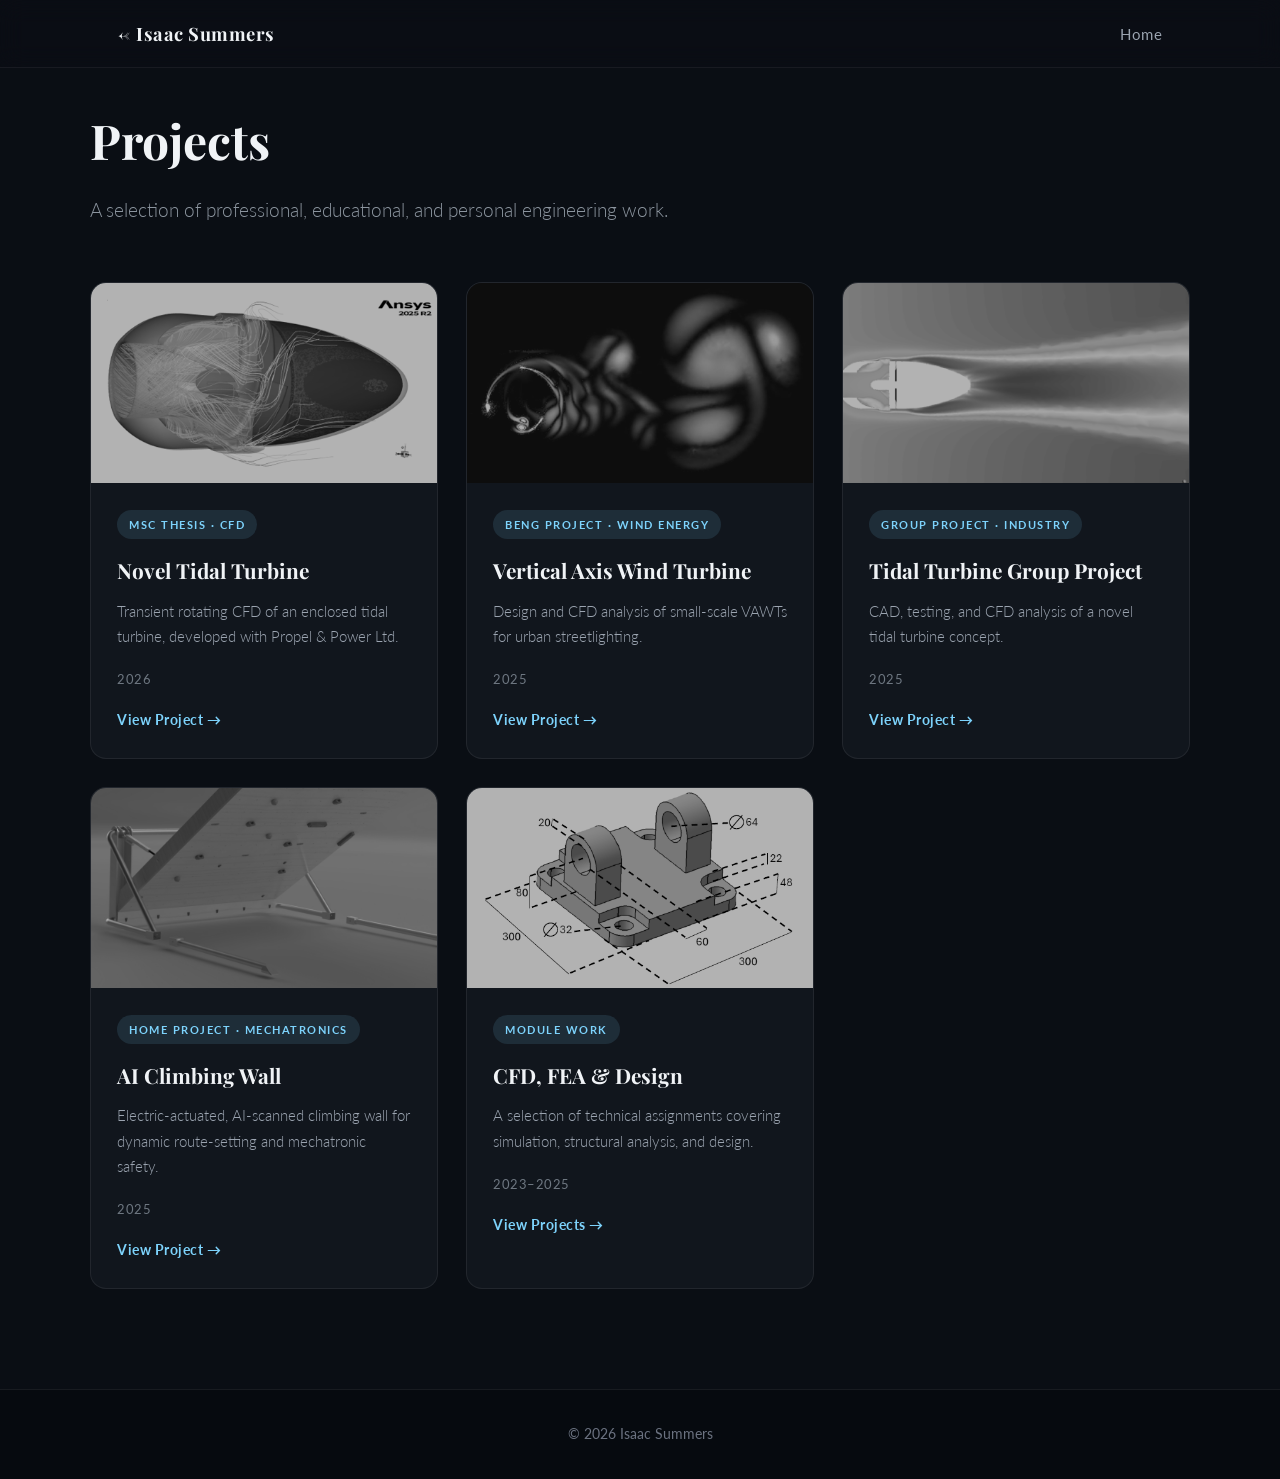
==== projects.html @ c851370e "portfolio com1" ====
<!DOCTYPE html>
<html lang="en">
<head>
<meta charset="UTF-8">
<meta name="viewport" content="width=device-width, initial-scale=1.0">
<title>Projects | Isaac Summers</title>
<link rel="preconnect" href="https://fonts.googleapis.com">
<link href="https://fonts.googleapis.com/css2?family=Lato:wght@300;400;700;900&family=Playfair+Display:wght@700;900&display=swap" rel="stylesheet">
<link rel="stylesheet" href="styles.css">
</head>
<body>
<nav>
  <div class="nav-inner">
    <a href="index.html" class="logo">← Isaac Summers</a>
    <div class="nav-links"><a href="index.html">Home</a></div>
  </div>
</nav>

<section class="section">
  <div class="container">
    <h1 class="page-title">Projects</h1>
    <p class="page-sub">A selection of professional, educational, and personal engineering work.</p>
    <div class="project-grid">

      <a href="projects/INDI Thesis MSc/tidal.html" class="card">
        <div class="card-img" style="background-image:url('assets/tidal.png')"></div>
        <div class="card-body">
          <div class="card-tag">MSc Thesis · CFD</div>
          <h3>Novel Tidal Turbine</h3>
          <p>Transient rotating CFD of an enclosed tidal turbine, developed with Propel & Power Ltd.</p>
          <div class="card-date">2026</div>
          <span class="card-link">View Project →</span>
        </div>
      </a>

      <a href="projects/vawt/vawt.html" class="card">
        <div class="card-img" style="background-image:url('assets/vawt.png')"></div>
        <div class="card-body">
          <div class="card-tag">BEng Project · Wind Energy</div>
          <h3>Vertical Axis Wind Turbine</h3>
          <p>Design and CFD analysis of small-scale VAWTs for urban streetlighting.</p>
          <div class="card-date">2025</div>
          <span class="card-link">View Project →</span>
        </div>
      </a>

      <a href="projects/group/group.html" class="card">
        <div class="card-img" style="background-image:url('assets/group.png')"></div>
        <div class="card-body">
          <div class="card-tag">Group Project · Industry</div>
          <h3>Tidal Turbine Group Project</h3>
          <p>CAD, testing, and CFD analysis of a novel tidal turbine concept.</p>
          <div class="card-date">2025</div>
          <span class="card-link">View Project →</span>
        </div>
      </a>

      <a href="projects/bitboard/bitboard.html" class="card">
        <div class="card-img" style="background-image:url('assets/CAD1.jpg')"></div>
        <div class="card-body">
          <div class="card-tag">Home Project · Mechatronics</div>
          <h3>AI Climbing Wall</h3>
          <p>Electric-actuated, AI-scanned climbing wall for dynamic route-setting and mechatronic safety.</p>
          <div class="card-date">2025</div>
          <span class="card-link">View Project →</span>
        </div>
      </a>

      <a href="projects/modules/modules.html" class="card">
        <div class="card-img" style="background-image:url('assets/modules.png')"></div>
        <div class="card-body">
          <div class="card-tag">Module Work</div>
          <h3>CFD, FEA & Design</h3>
          <p>A selection of technical assignments covering simulation, structural analysis, and design.</p>
          <div class="card-date">2023–2025</div>
          <span class="card-link">View Projects →</span>
        </div>
      </a>

    </div>
  </div>
</section>

<footer><p>© 2026 Isaac Summers</p></footer>
</body>
</html>
---- styles.css ----
*{margin:0;padding:0;box-sizing:border-box}
body{font-family:'Lato',sans-serif;color:#e6e9ef;background:#0a0e14;line-height:1.7}
a{color:inherit;text-decoration:none}
nav{position:fixed;top:0;left:0;right:0;background:rgba(10,14,20,.7);backdrop-filter:blur(12px);border-bottom:1px solid rgba(255,255,255,.06);z-index:100}
.nav-inner{max-width:1100px;margin:0 auto;padding:18px 28px;display:flex;justify-content:space-between;align-items:center}
.logo{font-family:'Playfair Display',serif;font-weight:700;font-size:1.15rem;color:#f0f3f6;letter-spacing:.5px}
.nav-links a{margin-left:32px;color:#9ba4b0;font-size:.92rem;letter-spacing:.5px;transition:color .25s}
.nav-links a:hover{color:#7dd3fc}
.hero{position:relative;height:100vh;display:flex;align-items:center;justify-content:center;text-align:center;overflow:hidden}
.hero-overlay{position:absolute;inset:0;background:linear-gradient(180deg,rgba(10,14,20,.55) 0%,rgba(10,14,20,.85) 100%);z-index:1}
.hero::before{content:'';position:absolute;inset:0;background-image:url('assets/hero-bg.png');background-size:cover;background-position:center;filter:grayscale(100%) blur(3px) brightness(.5);z-index:0}
.hero-inner{position:relative;z-index:2;padding:0 24px}
.eyebrow{font-size:.8rem;letter-spacing:4px;text-transform:uppercase;color:#7dd3fc;margin-bottom:20px;font-weight:700}
.hero h1{font-family:'Playfair Display',serif;font-size:4.5rem;font-weight:900;color:#fff;margin-bottom:20px;letter-spacing:-1px}
.tagline{font-size:1.15rem;font-weight:300;color:#c9d1d9;max-width:560px;margin:0 auto 40px;line-height:1.8}
.hero-cta{display:flex;gap:16px;justify-content:center;flex-wrap:wrap;margin-bottom:60px}
.hero-contact{border-top:1px solid rgba(255,255,255,.1);padding-top:32px;max-width:400px;margin:0 auto}
.contact-line{font-family:'Playfair Display',serif;font-size:1.3rem;color:#f0f3f6;margin-bottom:16px;letter-spacing:.5px}
.btn{display:inline-block;padding:14px 32px;border-radius:50px;font-weight:700;font-size:.95rem;letter-spacing:.5px;transition:all .25s}
.btn.primary{background:#7dd3fc;color:#0a0e14}
.btn.primary:hover{background:#a5e0fd;transform:translateY(-2px)}
.btn.ghost{border:1.5px solid rgba(255,255,255,.3);color:#fff}
.btn.ghost:hover{border-color:#7dd3fc;color:#7dd3fc}
.btn.ghost.back{margin-top:48px;border-color:rgba(255,255,255,.2)}
.section{padding:100px 28px}
.container{max-width:1100px;margin:0 auto}
h2{font-family:'Playfair Display',serif;font-size:2.2rem;margin-bottom:24px;color:#f0f3f6}
.page-title{font-family:'Playfair Display',serif;font-size:3rem;margin-bottom:12px;color:#f0f3f6}
.page-sub{color:#8b949e;margin-bottom:56px;font-size:1.2rem;font-weight:300}
.project-grid{display:grid;grid-template-columns:repeat(auto-fit,minmax(300px,1fr));gap:28px}
.card{display:block;background:#11161d;border:1px solid rgba(255,255,255,.07);border-radius:16px;overflow:hidden;transition:all .3s}
.card:hover{border-color:rgba(125,211,252,.4);transform:translateY(-6px);box-shadow:0 20px 40px rgba(0,0,0,.4)}
.card-img{height:200px;background-size:cover;background-position:center;filter:grayscale(100%) brightness(.7);transition:filter .3s,transform .3s}
.card:hover .card-img{filter:grayscale(100%) blur(0) brightness(.85);transform:scale(1.03)}
.card-body{padding:26px}
.card-tag{display:inline-block;background:rgba(125,211,252,.12);color:#7dd3fc;font-size:.7rem;font-weight:700;text-transform:uppercase;letter-spacing:1.5px;padding:5px 12px;border-radius:20px;margin-bottom:14px}
.card h3{font-family:'Playfair Display',serif;font-size:1.3rem;margin-bottom:10px;color:#f0f3f6}
.card p{color:#9ba4b0;font-size:.93rem;margin-bottom:20px;font-weight:300}
.card-link{color:#7dd3fc;font-size:.88rem;font-weight:700;letter-spacing:.5px}
.contact-inner{text-align:center;max-width:600px;margin:0 auto}
.contact-inner p{color:#9ba4b0;margin-bottom:36px;font-weight:300}
footer{background:#060a0f;color:#484f58;text-align:center;padding:36px 24px;font-size:.85rem;border-top:1px solid rgba(255,255,255,.05)}
@media(max-width:768px){.hero h1{font-size:2.6rem}.nav-links a{margin-left:18px;font-size:.85rem}.page-title{font-size:2.2rem}.hero-contact{max-width:100%}}
.card-date{font-size:.8rem;color:#6e7781;font-weight:400;letter-spacing:.5px;margin-bottom:14px}
/* ================= Home Page: Scroll Prompt ================= */

.hero{
  position:relative;
}

.hero-scroll{
  position:absolute;
  bottom:2rem;
  left:50%;
  transform:translateX(-50%);
  display:flex;
  flex-direction:column;
  align-items:center;
  gap:4px;
  color:rgba(255,255,255,.75);
  text-decoration:none;
  font-size:.78rem;
  letter-spacing:1.5px;
  text-transform:uppercase;
  transition:color .25s ease;
  z-index:3;
}

.hero-scroll:hover{
  color:#7dd3fc;
}

.scroll-arrow{
  color:#7dd3fc;
  font-size:2rem;
  line-height:1;
  animation:homeBounce 1.5s ease-in-out infinite;
}

@keyframes homeBounce{
  0%,100%{
    transform:translateY(0);
  }

  50%{
    transform:translateY(8px);
  }
}


/* ================= Home Page: About Section ================= */

.about-section{
  background:#0a0e14;
  padding:6rem 1.5rem;
  color:#e6e9ef;
}

.about-container{
  max-width:1150px;
  margin:0 auto;
  display:grid;
  grid-template-columns:minmax(280px,.85fr) minmax(340px,1.15fr);
  gap:4rem;
  align-items:center;
}

.about-image-column{
  position:relative;
  min-height:460px;
}

.about-image-main{
  width:88%;
  height:410px;
  border-radius:14px;
  overflow:hidden;
  background:#11161d;
  border:1px solid rgba(255,255,255,.08);
  box-shadow:0 14px 36px rgba(0,0,0,.35);
}

.about-image-main img{
  width:100%;
  height:100%;
  object-fit:cover;
}

.about-image-secondary{
  position:absolute;
  width:52%;
  height:190px;
  right:-30px;
  top:0;
  border-radius:12px;
  overflow:hidden;
  background:#11161d;
  border:5px solid #0a0e14;
  box-shadow:0 12px 28px rgba(0,0,0,.45);
}

.about-image-secondary img{
  width:100%;
  height:100%;
  object-fit:cover;
}

.about-content .eyebrow{
  display:inline-block;
  margin-bottom:12px;
  color:#7dd3fc;
  font-size:.75rem;
  font-weight:700;
  letter-spacing:3px;
  text-transform:uppercase;
}

.about-content h2{
  font-family:'Playfair Display',serif;
  font-size:clamp(2rem,4vw,3rem);
  line-height:1.2;
  color:#f4f7fb;
  margin-bottom:1.5rem;
}

.about-content p{
  color:#b6bdc7;
  font-size:1.15rem;
  font-weight:300;
  line-height:1.8;
  margin-bottom:1.15rem;
}

.about-links{
  display:flex;
  flex-wrap:wrap;
  gap:12px;
  margin-top:2rem;
}


/* ================= Footer ================= */

footer{
  padding:2rem 1.5rem;
  text-align:center;
  border-top:1px solid rgba(255,255,255,.07);
  background:#060a0f;
  color:#6b7280;
  font-size:.9rem;
}


/* ================= Responsive ================= */

@media(max-width:900px){
  .about-container{
    grid-template-columns:1fr;
    gap:2.5rem;
  }

  .about-image-column{
    width:100%;
    max-width:580px;
    margin:0 auto;
  }

  .about-content{
    max-width:720px;
    margin:0 auto;
  }
}

@media(max-width:600px){
  .about-section{
    padding:4.5rem 1.25rem;
  }

  .about-image-column{
    min-height:360px;
  }

  .about-image-main{
    height:320px;
    width:90%;
  }

  .about-image-secondary{
    height:145px;
    width:54%;
  }

  .about-content p{
    font-size:1.08rem;
  }

  .hero-scroll{
    bottom:1.2rem;
    font-size:.68rem;
  }

  .scroll-arrow{
    font-size:1.7rem;
  }
}
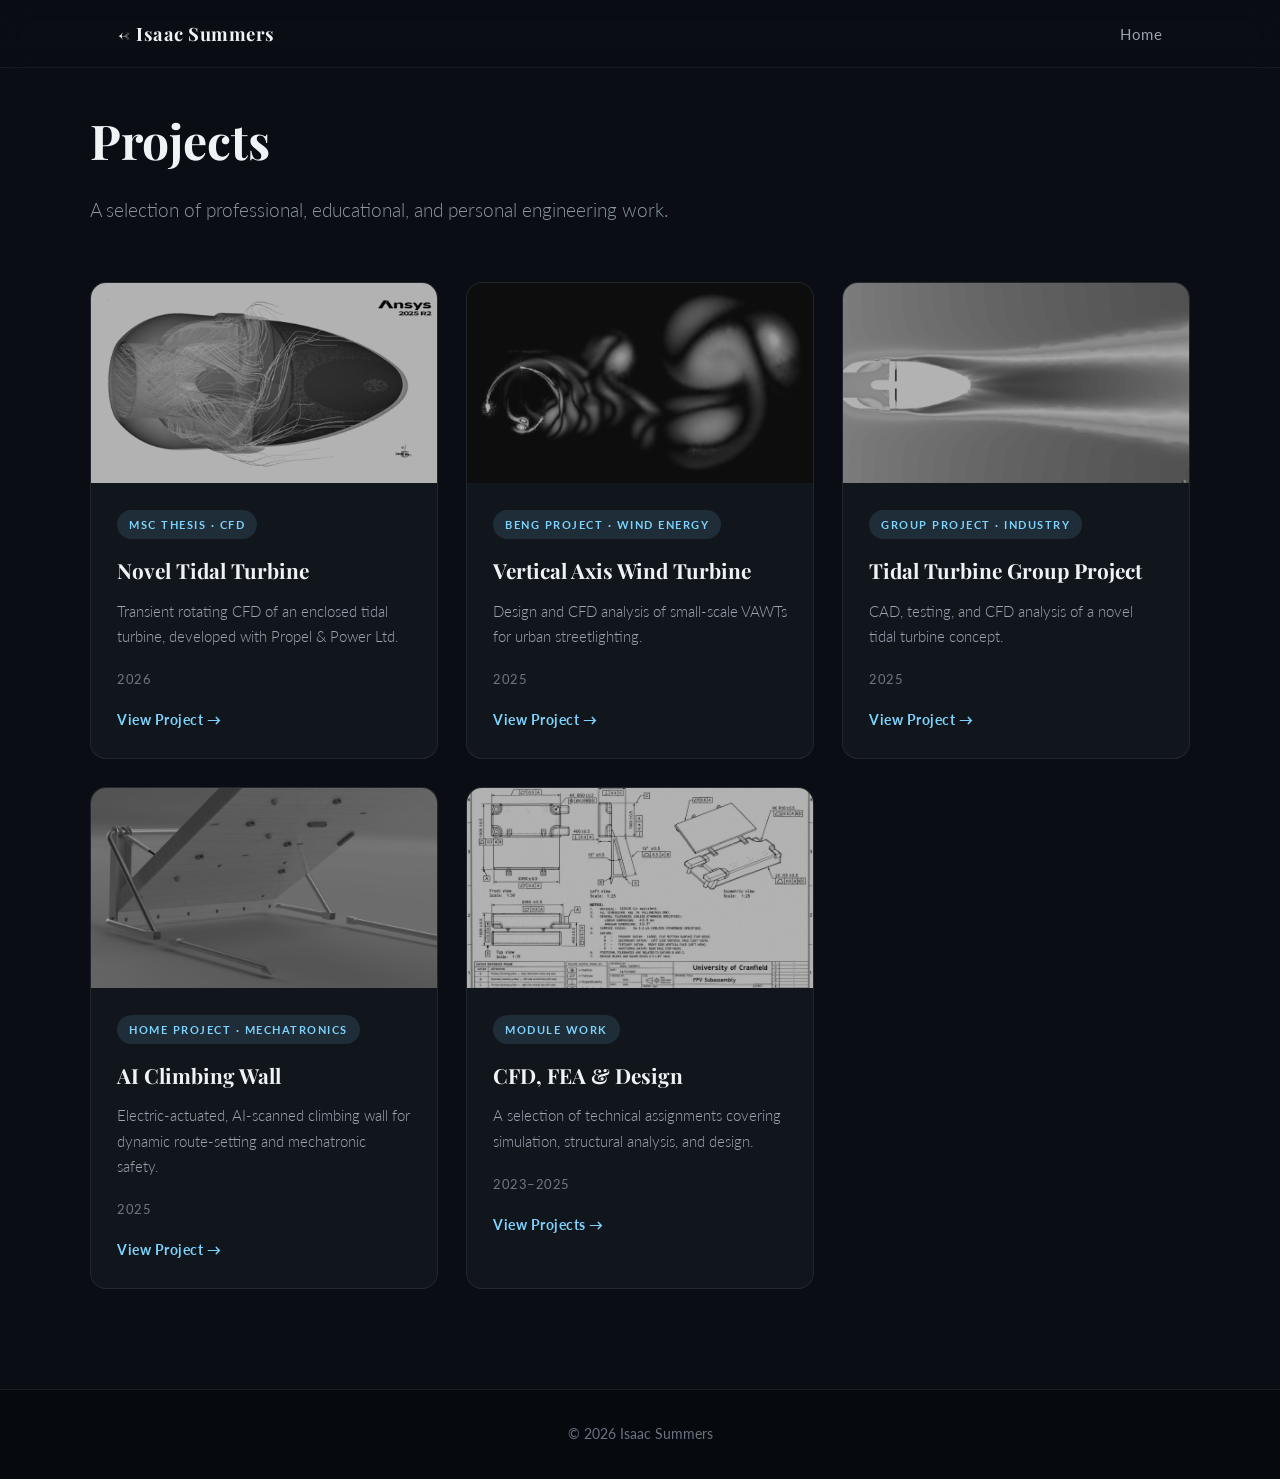
==== commit a455e3f9: "test" ====
--- a/projects.html
+++ b/projects.html
@@ -33,7 +33,7 @@
         </div>
       </a>
 
-      <a href="projects/vawt/vawt.html" class="card">
+      <a href="/projects/VAWT/vawt.html" class="card">
         <div class="card-img" style="background-image:url('assets/vawt.png')"></div>
         <div class="card-body">
           <div class="card-tag">BEng Project · Wind Energy</div>
@@ -67,7 +67,7 @@
       </a>
 
       <a href="projects/modules/modules.html" class="card">
-        <div class="card-img" style="background-image:url('assets/modules.png')"></div>
+        <div class="card-img" style="background-image:url('assets/fpv-feasibility/fpv-subassembly.jpg')"></div>
         <div class="card-body">
           <div class="card-tag">Module Work</div>
           <h3>CFD, FEA & Design</h3>
